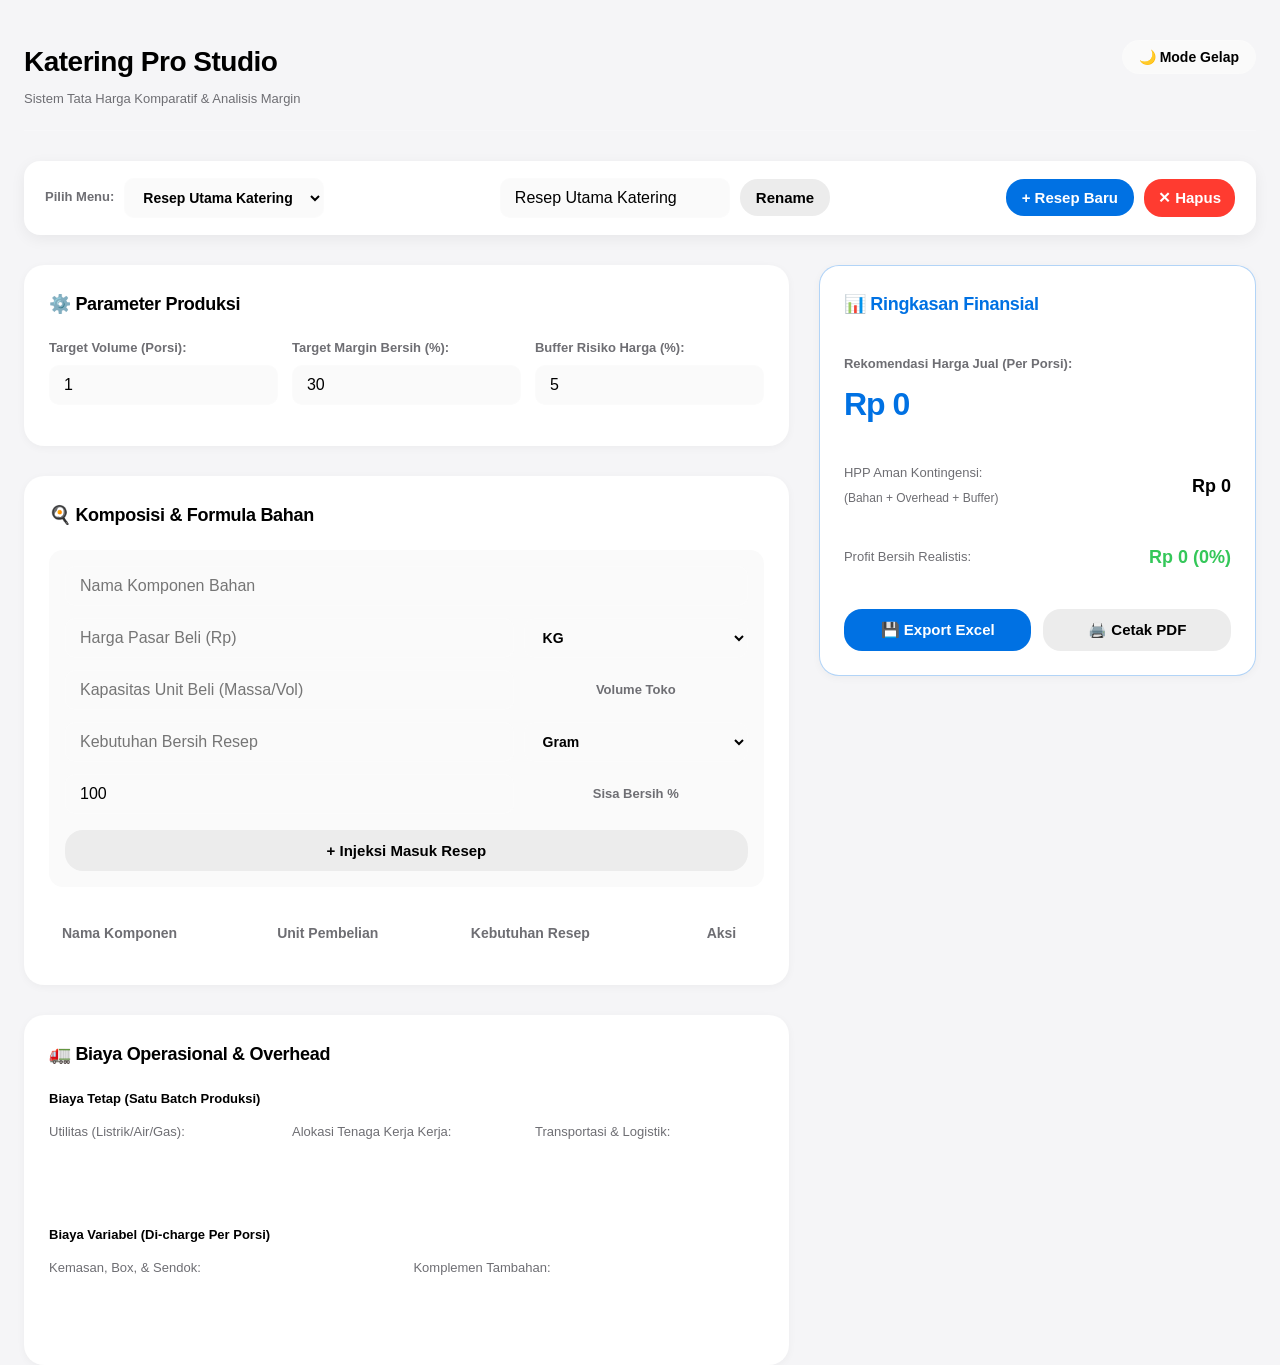
==== index.html @ c462217a "Add files via upload" ====
﻿<!DOCTYPE html>
<html lang="id">
<head>
    <meta charset="UTF-8">
    <meta name="viewport" content="width=device-width, initial-scale=1.0">
    <title>Katering Pro - Pricing Studio</title>
    
    <link rel="stylesheet" href="core.css">
    <link rel="manifest" href="manifest.json">
    <meta name="theme-color" content="#0071e3"> 
    
    <style>
        /* ======================================================================
           MINIMALIST ENTERPRISE LAYOUT & THEME ENGINE (CTO ARCHITECTURE)
           ====================================================================== */
        
        /* DARK MODE VARIABLES INJECTION */
        :root.dark-theme {
            --ios-bg-primary: #000000;
            --ios-bg-secondary: #1c1c1e;
            --ios-bg-tertiary: #2c2c2e;
            --ios-text-primary: #ffffff;
            --ios-text-secondary: #8e8e93;
            --glass-border: rgba(255,255,255,0.1);
            --shadow-sm: 0 2px 8px rgba(0,0,0,0.6);
            --shadow-xs: 0 1px 4px rgba(0,0,0,0.5);
            color-scheme: dark;
        }

        /* ENGINE ANTI-FLASH (Berjalan sebelum DOM selesai) */
        <script>
            const savedTheme = localStorage.getItem('katering-theme');
            const systemDark = window.matchMedia('(prefers-color-scheme: dark)').matches;
            if (savedTheme === 'dark' || (!savedTheme && systemDark)) {
                document.documentElement.classList.add('dark-theme');
            }
        </script>

        body { 
            background-color: var(--ios-bg-primary);
            color: var(--ios-text-primary);
            font-family: -apple-system, BlinkMacSystemFont, "Segoe UI", Roboto, Helvetica, Arial, sans-serif;
            padding-bottom: 40px; 
            margin: 0;
            transition: background-color 0.3s ease, color 0.3s ease;
        }
        
        header { 
            display: flex;
            justify-content: space-between;
            align-items: flex-start;
            padding: 40px 0 20px 0;
            border-bottom: 1px solid var(--glass-border);
            margin-bottom: 30px;
        }
        
        main { 
            max-width: 1280px; 
            margin: 0 auto; 
            padding: 0 24px; 
        }

        /* THEME TOGGLE BUTTON */
        .theme-toggle {
            background: var(--ios-bg-tertiary);
            border: 1px solid var(--glass-border);
            color: var(--ios-text-primary);
            padding: 8px 16px;
            border-radius: 20px;
            cursor: pointer;
            font-weight: 600;
            font-size: 14px;
            display: flex;
            align-items: center;
            gap: 6px;
            transition: all 0.2s ease;
        }
        .theme-toggle:hover {
            opacity: 0.8;
            border-color: var(--ios-accent);
        }

        /* MANAGED MULTI-RECIPE TOOLBAR */
        .recipe-control-bar { 
            background: var(--ios-bg-secondary); 
            padding: 16px 20px; 
            border-radius: 16px; 
            margin-bottom: 30px; 
            box-shadow: var(--shadow-sm);
            display: flex; 
            flex-wrap: wrap; 
            gap: 16px; 
            align-items: center; 
            justify-content: space-between;
            border: 1px solid var(--glass-border);
            transition: all 0.3s ease;
        }
        
        .flex-cluster { 
            display: flex; 
            gap: 10px; 
            align-items: center; 
        }
        
        .select-ios { 
            padding: 10px 14px; 
            border-radius: 10px; 
            border: 1px solid var(--glass-border); 
            background: var(--ios-bg-tertiary); 
            font-weight: 600;
            font-size: 14px;
            color: var(--ios-text-primary);
            outline: none;
            cursor: pointer;
            transition: all 0.2s ease;
        }
        .select-ios:focus {
            border-color: var(--ios-accent);
        }

        /* ASYMMETRIC APP WORKSPACE (16:9 STRATEGY) */
        .app-workspace {
            display: grid;
            grid-template-columns: 1.4fr 0.8fr;
            gap: 30px;
            align-items: start;
        }

        .left-data-track {
            display: flex;
            flex-direction: column;
            gap: 30px;
        }

        .right-dashboard-track {
            position: sticky;
            top: 30px;
        }

        /* RE-ARCHITECTED ELEMENTS */
        .card {
            background: var(--ios-bg-secondary);
            border-radius: 20px;
            padding: 24px;
            box-shadow: var(--shadow-xs);
            border: 1px solid var(--glass-border);
            transition: all 0.3s ease;
        }

        .card-title {
            font-size: 18px;
            font-weight: 700;
            letter-spacing: -0.3px;
            margin-top: 0;
            margin-bottom: 20px;
            color: var(--ios-text-primary);
            display: flex;
            align-items: center;
            gap: 8px;
        }

        .form-group { 
            display: flex; 
            flex-direction: column; 
            gap: 6px; 
            margin-bottom: 16px; 
        }
        
        .form-bahan { 
            display: flex;
            flex-direction: column;
            gap: 12px; 
            margin-bottom: 20px; 
            background: var(--ios-bg-tertiary);
            padding: 16px;
            border-radius: 14px;
            transition: all 0.3s ease;
        }

        .input-row-grid {
            display: grid;
            grid-template-columns: 2fr 1fr;
            gap: 10px;
        }
        
        /* DATA TABLE RESPONSIVE ENGINE */
        .table-container {
            overflow-x: auto;
            margin-top: 15px;
            border-radius: 12px;
            border: 1px solid var(--glass-border);
        }

        table { 
            width: 100%; 
            border-collapse: collapse; 
            font-size: 14px; 
            background: var(--ios-bg-secondary);
        }
        
        th, td { 
            padding: 14px 12px; 
            text-align: left; 
            border-bottom: 1px solid var(--glass-border); 
        }
        
        th { 
            font-weight: 600; 
            color: var(--ios-text-secondary);
        }

        /* FIX INPUT TEXT WARNA DI DARK MODE */
        input.input {
            background: var(--ios-bg-tertiary);
            color: var(--ios-text-primary);
            border: 1px solid var(--glass-border);
            padding: 10px 14px;
            border-radius: 10px;
            outline: none;
            transition: border-color 0.2s;
        }
        input.input:focus { border-color: var(--ios-accent); }
        
        /* FINANCIAL METRICS DISPLAY */
        .metric-block {
            padding: 16px 0;
            border-bottom: 1px solid var(--glass-border);
        }
        .metric-block:last-of-type {
            border-bottom: none;
        }
        
        .hasil-text { 
            font-size: 32px; 
            font-weight: 800; 
            color: var(--ios-accent); 
            letter-spacing: -1px;
            margin-top: 4px;
        }
        
        .action-btn { 
            border: none; 
            padding: 8px 12px; 
            border-radius: 8px; 
            cursor: pointer; 
            font-size: 13px; 
            font-weight: 600;
            transition: opacity 0.2s;
        }
        .action-btn:hover { opacity: 0.8; }
        .btn-edit { background-color: var(--ios-warning); color: white; margin-right: 4px; }
        .btn-delete { background-color: var(--ios-danger); color: white; }

        /* GRID INPUT SPESIFIK OVERHEAD */
        .overhead-subgrid {
            display: grid;
            grid-template-columns: repeat(auto-fit, minmax(200px, 1fr));
            gap: 14px;
        }
        
        /* RESPONSIVE ENGINE */
        @media (max-width: 992px) {
            .app-workspace { grid-template-columns: 1fr; gap: 24px; }
            .right-dashboard-track { position: static; }
        }

        @media (max-width: 600px) {
            header { flex-direction: column; gap: 15px; padding: 30px 0 15px 0; margin-bottom: 15px; }
            main { padding: 0 16px; }
            .recipe-control-bar { padding: 12px; border-radius: 12px; gap: 10px; }
            .flex-cluster { width: 100%; justify-content: space-between; }
            .flex-cluster input { flex: 1; }
            .card { padding: 16px; border-radius: 16px; }
            .hasil-text { font-size: 26px; }
        }

        /* STYLE PRINT REPORT UTUH */
        @media print {
            body { background: white; color: black; }
            header, .recipe-control-bar, .left-data-track, #btnTambahBahan, .btn, .action-btn, .form-bahan, .theme-toggle {
                display: none !important;
            }
            .right-dashboard-track { position: static; width: 100% !important; }
            .card { border: none !important; box-shadow: none !important; padding: 0 !important; background: white !important; }
            .print-report-view { display: block !important; }
            table { width: 100% !important; border: 1px solid #000; margin-top: 15px; background: white !important;}
            th, td { border: 1px solid #000 !important; padding: 8px !important; color: black !important; }
        }
        .print-report-view { display: none; }
    </style>
</head>
<body>

    <main>
        <header>
            <div>
                <h1 class="h1" style="margin: 0 0 4px 0; font-size: 28px; font-weight: 800; letter-spacing: -0.5px;">Katering Pro Studio</h1>
                <p class="caption" style="margin: 0; color: var(--ios-text-secondary);">Sistem Tata Harga Komparatif & Analisis Margin</p>
            </div>
            <button class="theme-toggle" onclick="toggleThemeCore()" id="btnThemeToggle">
                🌙 Mode Gelap
            </button>
        </header>

        <div class="recipe-control-bar" id="recipeBar">
            <div class="flex-cluster">
                <span class="caption" style="font-weight: 700; color: var(--ios-text-secondary);">Pilih Menu:</span>
                <select id="recipeSelector" class="select-ios" onchange="switchRecipeUI()"></select>
            </div>
            <div class="flex-cluster">
                <input type="text" id="recipeNameInput" class="input" placeholder="Ganti nama resep" style="margin-bottom: 0;">
                <button class="btn btn-secondary tap" onclick="renameRecipeUI()" style="padding: 10px 16px;">Rename</button>
            </div>
            <div class="flex-cluster">
                <button class="btn btn-primary tap" onclick="createNewRecipeUI()" style="padding: 10px 16px;">+ Resep Baru</button>
                <button class="btn tap" style="background: var(--ios-danger); color:white; padding: 10px 14px;" onclick="deleteRecipeUI()">✕ Hapus</button>
            </div>
        </div>

        <div class="app-workspace">
            
            <div class="left-data-track">
                <section id="konfigurasi" class="card">
                    <h2 class="card-title">⚙️ Parameter Produksi</h2>
                    <div class="overhead-subgrid">
                        <div class="form-group">
                            <label class="caption" style="font-weight: 600;">Target Volume (Porsi):</label>
                            <input type="number" class="input" id="inputPorsi" value="1" min="1" oninput="updateConfigLive()">
                        </div>
                        <div class="form-group">
                            <label class="caption" style="font-weight: 600;">Target Margin Bersih (%):</label>
                            <input type="number" class="input" id="inputMargin" value="30" min="0" oninput="updateConfigLive()">
                        </div>
                        <div class="form-group">
                            <label class="caption" style="font-weight: 600;">Buffer Risiko Harga (%):</label>
                            <input type="number" class="input" id="inputBuffer" value="5" min="0" oninput="updateConfigLive()">
                        </div>
                    </div>
                </section>

                <section id="bahan-baku" class="card">
                    <h2 class="card-title">🍳 Komposisi & Formula Bahan</h2>
                    <div class="form-bahan">
                        <div class="form-group" style="margin-bottom: 0;">
                            <input type="text" class="input" id="namaBahan" placeholder="Nama Komponen Bahan">
                        </div>
                        <div class="input-row-grid">
                            <input type="number" class="input" id="hargaBeli" placeholder="Harga Pasar Beli (Rp)" style="margin-bottom: 0;">
                            <select id="satuanBeli" class="select-ios">
                                <option value="kg">KG</option>
                                <option value="gr">Gram</option>
                                <option value="l">Liter</option>
                                <option value="ml">ML</option>
                                <option value="pcs">Pcs</option>
                            </select>
                        </div>
                        <div class="input-row-grid">
                            <input type="number" class="input" id="beratBeli" placeholder="Kapasitas Unit Beli (Massa/Vol)" style="margin-bottom: 0;">
                            <span class="caption" style="align-self: center; font-weight: 700; text-align: center; color: var(--ios-text-secondary);">Volume Toko</span>
                        </div>
                        <div class="input-row-grid">
                            <input type="number" class="input" id="beratDipakai" placeholder="Kebutuhan Bersih Resep" style="margin-bottom: 0;">
                            <select id="satuanPakai" class="select-ios">
                                <option value="gr">Gram</option>
                                <option value="kg">KG</option>
                                <option value="ml">ML</option>
                                <option value="l">Liter</option>
                                <option value="pcs">Pcs</option>
                            </select>
                        </div>
                        <div class="input-row-grid">
                            <input type="number" class="input" id="yieldBahan" placeholder="Yield Faktor (%)" value="100" style="margin-bottom: 0;">
                            <span class="caption" style="align-self: center; font-weight: 700; text-align: center; color: var(--ios-text-secondary);">Sisa Bersih %</span>
                        </div>
                        <button class="btn btn-secondary tap" onclick="tambahBahanUI()" id="btnTambahBahan" style="padding: 12px; font-weight: 700; margin-top: 4px;">+ Injeksi Masuk Resep</button>
                    </div>
                    
                    <div class="table-container">
                        <table>
                            <thead>
                                <tr>
                                    <th>Nama Komponen</th>
                                    <th>Unit Pembelian</th>
                                    <th>Kebutuhan Resep</th>
                                    <th style="text-align: center;">Aksi</th>
                                </tr>
                            </thead>
                            <tbody id="listBahanBody"></tbody>
                        </table>
                    </div>
                </section>

                <section id="overhead" class="card">
                    <h2 class="card-title">🚛 Biaya Operasional & Overhead</h2>
                    <div style="margin-bottom: 20px;">
                        <p class="caption" style="font-weight: 700; color: var(--ios-text-primary); margin-bottom: 12px;">Biaya Tetap (Satu Batch Produksi)</p>
                        <div class="overhead-subgrid">
                            <div class="form-group">
                                <label class="caption">Utilitas (Listrik/Air/Gas):</label>
                                <input type="number" class="input" id="ovhListrik" oninput="updateOverheadLive()">
                            </div>
                            <div class="form-group">
                                <label class="caption">Alokasi Tenaga Kerja Kerja:</label>
                                <input type="number" class="input" id="ovhTenaga" oninput="updateOverheadLive()">
                            </div>
                            <div class="form-group">
                                <label class="caption">Transportasi & Logistik:</label>
                                <input type="number" class="input" id="ovhTransport" oninput="updateOverheadLive()">
                            </div>
                        </div>
                    </div>
                    <div>
                        <p class="caption" style="font-weight: 700; color: var(--ios-text-primary); margin-bottom: 12px;">Biaya Variabel (Di-charge Per Porsi)</p>
                        <div class="overhead-subgrid">
                            <div class="form-group">
                                <label class="caption">Kemasan, Box, & Sendok:</label>
                                <input type="number" class="input" id="ovhKemasan" oninput="updateOverheadLive()">
                            </div>
                            <div class="form-group">
                                <label class="caption">Komplemen Tambahan:</label>
                                <input type="number" class="input" id="ovhLain" oninput="updateOverheadLive()">
                            </div>
                        </div>
                    </div>
                </section>
                
            </div>

            <div class="right-dashboard-track">
                <section id="dashboard-hasil" class="card" style="border: 1px solid rgba(0, 113, 227, 0.3);">
                    <h2 class="card-title" style="color: var(--ios-accent);">📊 Ringkasan Finansial</h2>
                    <div class="metric-block">
                        <p class="caption" style="margin: 0; font-weight: 600;">Rekomendasi Harga Jual (Per Porsi):</p>
                        <div id="hasilHargaJual" class="hasil-text">Rp 0</div>
                    </div>
                    <div class="metric-block" style="display: flex; justify-content: space-between; align-items: center;">
                        <div>
                            <p class="caption" style="margin: 0;">HPP Aman Kontingensi:</p>
                            <span style="font-size: 12px; color: var(--ios-text-secondary);">(Bahan + Overhead + Buffer)</span>
                        </div>
                        <div id="hasilHPPAman" style="font-size: 18px; font-weight: 700; color: var(--ios-text-primary);">Rp 0</div>
                    </div>
                    <div class="metric-block" style="display: flex; justify-content: space-between; align-items: center;">
                        <p class="caption" style="margin: 0;">Profit Bersih Realistis:</p>
                        <div id="hasilProfit" style="font-size: 18px; font-weight: 700; color: var(--ios-success);">Rp 0</div>
                    </div>
                    <div style="display: grid; grid-template-columns: 1fr 1fr; gap: 12px; margin-top: 20px;">
                        <button class="btn btn-primary tap" onclick="AppController.exportKeExcel()" style="padding: 12px; font-weight: 600;">💾 Export Excel</button>
                        <button class="btn btn-secondary tap" onclick="triggerPDFPrint()" style="padding: 12px; font-weight: 600;">🖨️ Cetak PDF</button>
                    </div>

                    <div class="print-report-view">
                        <hr style="border: 1px dashed #000; margin: 30px 0 20px 0;">
                        <h2 style="font-size: 20px; font-weight: 800; margin: 0 0 4px 0;">LAPORAN REKOMENDASI PRICING</h2>
                        <p id="pName" style="margin: 4px 0; font-weight: 600;"></p>
                        <p id="pTarget" style="margin: 4px 0; color: #333;"></p>
                        <table>
                            <thead>
                                <tr>
                                    <th>Komponen Baku</th>
                                    <th>Kebutuhan Bersih</th>
                                    <th>Subtotal Cost</th>
                                </tr>
                            </thead>
                            <tbody id="printTableBody"></tbody>
                        </table>
                    </div>
                </section>
            </div>
            
        </div>
    </main>

    <script src="script.js"></script>
    
    <script>
        function updateThemeButtonUI() {
            const isDark = document.documentElement.classList.contains('dark-theme');
            document.getElementById('btnThemeToggle').innerHTML = isDark ? '☀️ Mode Terang' : '🌙 Mode Gelap';
        }

        function toggleThemeCore() {
            const isDark = document.documentElement.classList.toggle('dark-theme');
            localStorage.setItem('katering-theme', isDark ? 'dark' : 'light');
            updateThemeButtonUI();
        }

        // Initialize button text on DOM Load
        window.addEventListener('DOMContentLoaded', updateThemeButtonUI);
    </script>

    <script>
        function updateConfigLive() {
            AppController.updateKonfigurasi('targetPorsi', document.getElementById('inputPorsi').value);
            AppController.updateKonfigurasi('margin', document.getElementById('inputMargin').value);
            AppController.updateKonfigurasi('buffer', document.getElementById('inputBuffer').value);
            renderHasil();
        }

        function updateOverheadLive() {
            AppController.updateOverhead('tetap', 'listrikGas', document.getElementById('ovhListrik').value);
            AppController.updateOverhead('tetap', 'tenagaKerja', document.getElementById('ovhTenaga').value);
            AppController.updateOverhead('tetap', 'transport', document.getElementById('ovhTransport').value);
            AppController.updateOverhead('variabel', 'kemasan', document.getElementById('ovhKemasan').value);
            AppController.updateOverhead('variabel', 'lainLain', document.getElementById('ovhLain').value);
            renderHasil();
        }

        function syncRecipeSelectors() {
            const selector = document.getElementById('recipeSelector');
            selector.innerHTML = '';
            AppState.recipes.forEach(r => {
                const opt = document.createElement('option');
                opt.value = r.id;
                opt.innerText = r.namaResep;
                if(r.id === AppState.currentRecipeId) opt.selected = true;
                selector.appendChild(opt);
            });
            const active = CateringEngine.getLiveRecipe();
            document.getElementById('recipeNameInput').value = active.namaResep;
        }

        async function switchRecipeUI() {
            const id = document.getElementById('recipeSelector').value;
            await AppController.pindahResep(id);
            loadActiveRecipeToForm();
        }

        async function createNewRecipeUI() {
            const nama = prompt("Masukkan Nama Menu/Resep Baru:");
            if(!nama) return;
            await AppController.tambahResepBaru(nama);
            loadActiveRecipeToForm();
        }

        async function renameRecipeUI() {
            const nama = document.getElementById('recipeNameInput').value;
            if(!nama) return alert("Nama resep tidak boleh kosong!");
            await AppController.ubahNamaResepAktif(nama);
            syncRecipeSelectors();
        }

        async function deleteRecipeUI() {
            if(confirm("Yakin ingin menghapus seluruh data resep ini? Data tidak bisa dikembalikan.")) {
                await AppController.hapusResepAktif();
                loadActiveRecipeToForm();
            }
        }

        function loadActiveRecipeToForm() {
            const r = CateringEngine.getLiveRecipe();
            
            document.getElementById('inputPorsi').value = r.konfigurasi.targetPorsi;
            document.getElementById('inputMargin').value = r.konfigurasi.margin;
            document.getElementById('inputBuffer').value = r.konfigurasi.buffer;
            
            document.getElementById('ovhListrik').value = r.overhead.tetap.listrikGas;
            document.getElementById('ovhTenaga').value = r.overhead.tetap.tenagaKerja;
            document.getElementById('ovhTransport').value = r.overhead.tetap.transport;
            document.getElementById('ovhKemasan').value = r.overhead.variabel.kemasan;
            document.getElementById('ovhLain').value = r.overhead.variabel.lainLain;

            syncRecipeSelectors();
            renderTabelBahan();
            renderHasil();
        }

        function renderTabelBahan() {
            const tbody = document.getElementById('listBahanBody');
            tbody.innerHTML = '';
            const r = CateringEngine.getLiveRecipe();

            r.bahanBaku.forEach(item => {
                const subtotal = CateringEngine.hitungSubtotalBahan(item);
                const tr = document.createElement('tr');
                tr.innerHTML = `
                    <td><strong>${item.nama}</strong><br><span style="font-size:12px; color:var(--ios-accent); font-weight:600;">Cost: ${Utils.formatRupiah(subtotal)}</span></td>
                    <td class="caption">${Utils.formatRupiah(item.hargaBeli)}<br>/ ${item.beratBeli} ${item.satuanBeli.toUpperCase()}</td>
                    <td class="caption">${item.beratDipakai} ${item.satuanPakai.toUpperCase()}<br>Yield ${item.yieldFactor}%</td>
                    <td style="text-align:center; vertical-align:middle;">
                        <button onclick="editBahanUI('${item.id}')" class="action-btn btn-edit tap">✎</button>
                        <button onclick="hapusBahanUI('${item.id}')" class="action-btn btn-delete tap">✕</button>
                    </td>
                `;
                tbody.appendChild(tr);
            });
        }

        async function tambahBahanUI() {
            const nama = document.getElementById('namaBahan').value;
            const hrg = document.getElementById('hargaBeli').value;
            const beratBeli = document.getElementById('beratBeli').value;
            const satBeli = document.getElementById('satuanBeli').value;
            const beratPakai = document.getElementById('beratDipakai').value;
            const satPakai = document.getElementById('satuanPakai').value;
            const yld = document.getElementById('yieldBahan').value;

            if(!nama || hrg <= 0 || beratBeli <= 0 || beratPakai <= 0) return alert("Lengkapi data form secara valid!");

            await AppController.tambahBahanBaku(nama, hrg, beratBeli, satBeli, beratPakai, satPakai, yld);
            
            document.getElementById('namaBahan').value = '';
            document.getElementById('hargaBeli').value = '';
            document.getElementById('beratBeli').value = '';
            document.getElementById('beratDipakai').value = '';
            document.getElementById('yieldBahan').value = '100';

            renderTabelBahan();
            renderHasil();
        }

        async function hapusBahanUI(id) {
            await AppController.hapusBahanBaku(id);
            renderTabelBahan();
            renderHasil();
        }

        async function editBahanUI(id) {
            const r = CateringEngine.getLiveRecipe();
            const item = r.bahanBaku.find(b => b.id === id);
            if(!item) return;

            document.getElementById('namaBahan').value = item.nama;
            document.getElementById('hargaBeli').value = item.hargaBeli;
            document.getElementById('beratBeli').value = item.beratBeli;
            document.getElementById('satuanBeli').value = item.satuanBeli;
            document.getElementById('beratDipakai').value = item.beratDipakai;
            document.getElementById('satuanPakai').value = item.satuanPakai;
            document.getElementById('yieldBahan').value = item.yieldFactor;

            await AppController.hapusBahanBaku(id);
            renderTabelBahan();
            renderHasil();
            document.getElementById('namaBahan').focus();
        }

        function renderHasil() {
            const hasil = CateringEngine.kalkulasiTotal();
            document.getElementById('hasilHargaJual').innerText = Utils.formatRupiah(hasil.hargaJualFinal);
            document.getElementById('hasilHPPAman').innerText = Utils.formatRupiah(hasil.hppAmanPerPorsi);
            document.getElementById('hasilProfit').innerText = Utils.formatRupiah(hasil.profitPerPorsi) + " (" + hasil.persentaseProfitReal + "%)";
        }

        function triggerPDFPrint() {
            const r = CateringEngine.getLiveRecipe();
            document.getElementById('pName').innerText = `Menu Resep: ${r.namaResep}`;
            document.getElementById('pTarget').innerText = `Target Produksi Batch: ${r.konfigurasi.targetPorsi} Porsi`;
            
            const printTbody = document.getElementById('printTableBody');
            printTbody.innerHTML = '';
            r.bahanBaku.forEach(b => {
                const tr = document.createElement('tr');
                tr.innerHTML = `
                    <td><b>${b.nama}</b></td>
                    <td>${b.beratDipakai} ${b.satuanPakai.toUpperCase()} (Yield ${b.yieldFactor}%)</td>
                    <td>${Utils.formatRupiah(CateringEngine.hitungSubtotalBahan(b))}</td>
                `;
                printTbody.appendChild(tr);
            });
            window.print();
        }

        window.onload = async function() {
            await AppController.init();
            loadActiveRecipeToForm();
        };
    </script>
    <script>
        if ('serviceWorker' in navigator) {
            window.addEventListener('load', () => {
                navigator.serviceWorker.register('/sw.js')
                    .then(reg => console.log('Service Worker Standby. Mode Offline Aktif!'))
                    .catch(err => console.error('Service Worker Gagal dimuat.', err));
            });
        }
    </script>
</body>
</html>
---- core.css ----
﻿/* =========================================================
   CORE ENGINE CSS
   Next Generation UI/UX System Architecture
========================================================= */

/* ==========================
   ROOT DESIGN TOKENS
========================== */

:root{

    /* COLORS */

    --ios-bg-primary:#f5f5f7;
    --ios-bg-secondary:#ffffff;
    --ios-bg-tertiary:#fafafa;

    --ios-text-primary:#000000;
    --ios-text-secondary:#6e6e73;
    --ios-text-muted:#9b9b9f;

    --ios-accent:#0071e3;
    --ios-accent-hover:#1a82f0;

    --ios-success:#34c759;
    --ios-warning:#ff9500;
    --ios-danger:#ff3b30;

    /* GLASS */

    --glass-bg:rgba(255,255,255,0.45);
    --glass-border:rgba(255,255,255,0.18);
    --glass-blur:25px;

    /* SHADOW */

    --shadow-xs:0 2px 8px rgba(0,0,0,0.04);
    --shadow-sm:0 4px 15px rgba(0,0,0,0.06);
    --shadow-md:0 8px 24px rgba(0,0,0,0.08);
    --shadow-lg:0 15px 40px rgba(0,0,0,0.12);

    /* BORDER */

    --radius-xs:8px;
    --radius-sm:14px;
    --radius-md:22px;
    --radius-lg:30px;
    --radius-xl:42px;

    /* ANIMATION */

    --speed-fast:120ms;
    --speed-normal:260ms;
    --speed-slow:500ms;

    --ease-fluid:cubic-bezier(0.25,0.8,0.25,1);

}

/* ==========================
   DARK MODE ENGINE
========================== */

[data-theme="dark"]{

    --ios-bg-primary:#000000;
    --ios-bg-secondary:#121212;
    --ios-bg-tertiary:#1a1a1a;

    --ios-text-primary:#ffffff;
    --ios-text-secondary:#b0b0b5;
    --ios-text-muted:#7d7d82;

    --glass-bg:rgba(30,30,30,0.4);

}

/* ==========================
   RESET ENGINE
========================== */

*{
    margin:0;
    padding:0;
    box-sizing:border-box;
    -webkit-tap-highlight-color:transparent;
}

body{

    background:var(--ios-bg-primary);
    color:var(--ios-text-primary);

    font-family:
    Inter,
    SF Pro Display,
    -apple-system,
    BlinkMacSystemFont,
    sans-serif;

    line-height:1.6;
}

/* ==========================
   TYPOGRAPHY ENGINE
========================== */

.h1{
    font-size:48px;
    font-weight:700;
    letter-spacing:-1px;
}

.h2{
    font-size:36px;
    font-weight:650;
}

.h3{
    font-size:28px;
    font-weight:600;
}

.body-large{
    font-size:18px;
}

.body{
    font-size:16px;
}

.caption{
    font-size:13px;
    color:var(--ios-text-secondary);
}

/* ==========================
   GLASSMORPHISM ENGINE
========================== */

.glass{

    background:var(--glass-bg);

    backdrop-filter:
    blur(var(--glass-blur))
    saturate(180%);

    -webkit-backdrop-filter:
    blur(var(--glass-blur))
    saturate(180%);

    border:1px solid var(--glass-border);

    box-shadow:var(--shadow-md);

}

/* ==========================
   CARD SYSTEM
========================== */

.card{

    background:var(--ios-bg-secondary);

    border-radius:var(--radius-md);

    padding:24px;

    box-shadow:var(--shadow-sm);

    transition:all var(--speed-normal) var(--ease-fluid);

}

.card:hover{

    transform:translateY(-3px);

    box-shadow:var(--shadow-lg);

}

/* ==========================
   BUTTON ENGINE
========================== */

.btn{

    border:none;
    cursor:pointer;

    padding:14px 24px;

    border-radius:18px;

    font-size:15px;
    font-weight:600;

    transition:all 220ms ease;

}

.btn-primary{

    background:var(--ios-accent);
    color:white;

}

.btn-primary:hover{

    background:var(--ios-accent-hover);

    transform:scale(0.98);

}

.btn-secondary{

    background:#ececec;

    color:black;

}

.btn-pill{

    border-radius:999px;

}

/* ==========================
   INPUT ENGINE
========================== */

.input{

    width:100%;

    border:none;

    padding:18px;

    font-size:16px;

    border-radius:18px;

    background:rgba(255,255,255,0.7);

    backdrop-filter:blur(10px);

    transition:all .2s ease;

}

.input:focus{

    outline:none;

    box-shadow:0 0 0 3px rgba(0,113,227,.2);

}

/* ==========================
   NAVIGATION SYSTEM
========================== */

.navbar{

    position:fixed;

    top:0;
    left:0;
    right:0;

    height:72px;

    padding:0 24px;

    display:flex;

    align-items:center;
    justify-content:space-between;

    backdrop-filter:blur(30px);

    background:rgba(255,255,255,.65);

    z-index:9999;

}

/* ==========================
   FLOATING ACTION
========================== */

.fab{

    position:fixed;

    right:30px;
    bottom:30px;

    width:65px;
    height:65px;

    border-radius:50%;

    background:var(--ios-accent);

    display:flex;
    align-items:center;
    justify-content:center;

    box-shadow:var(--shadow-lg);

}

/* ==========================
   MODAL SYSTEM
========================== */

.modal{

    position:fixed;
    inset:0;

    display:flex;

    justify-content:center;
    align-items:center;

    background:rgba(0,0,0,.35);

    backdrop-filter:blur(20px);

    opacity:0;
    pointer-events:none;

    transition:all .3s ease;

}

.modal.active{

    opacity:1;
    pointer-events:auto;

}

.modal-content{

    width:500px;

    background:white;

    border-radius:28px;

    padding:35px;

}

/* ==========================
   IOS SWITCH
========================== */

.switch{

    width:54px;
    height:32px;

    background:#d9d9d9;

    border-radius:999px;

    position:relative;

    cursor:pointer;

    transition:.3s;

}

.switch::after{

    content:"";

    width:26px;
    height:26px;

    border-radius:50%;

    background:white;

    position:absolute;

    top:3px;
    left:3px;

    transition:.3s;

}

.switch.active{

    background:#34c759;

}

.switch.active::after{

    left:25px;

}

/* ==========================
   GRID ENGINE
========================== */

.grid{

    display:grid;

    gap:24px;

}

.grid-2{

    grid-template-columns:repeat(2,1fr);

}

.grid-3{

    grid-template-columns:repeat(3,1fr);

}

.grid-4{

    grid-template-columns:repeat(4,1fr);

}

/* ==========================
   SCROLL ENGINE
========================== */

::-webkit-scrollbar{

    width:6px;

}

::-webkit-scrollbar-thumb{

    background:#c2c2c2;

    border-radius:999px;

}

/* ==========================
   LOADING SKELETON
========================== */

.skeleton{

    background:linear-gradient(
        90deg,
        #ececec 25%,
        #f6f6f6 50%,
        #ececec 75%
    );

    background-size:200% 100%;

    animation:skeleton 1.5s infinite;

}

@keyframes skeleton{

    0%{
        background-position:200% 0;
    }

    100%{
        background-position:-200% 0;
    }

}

/* ==========================
   LIQUID MOTION EFFECT
========================== */

.liquid{

    animation:liquidFlow 6s infinite ease-in-out;

}

@keyframes liquidFlow{

    0%{
        transform:translateY(0px);
    }

    50%{
        transform:translateY(-6px);
    }

    100%{
        transform:translateY(0px);
    }

}

/* ==========================
   MICRO INTERACTION
========================== */

.tap{

    transition:transform .15s ease;

}

.tap:active{

    transform:scale(.96);

}

/* ==========================
   NOTIFICATION SYSTEM
========================== */

.toast{

    position:fixed;

    bottom:20px;
    left:50%;

    transform:translateX(-50%);

    padding:18px 28px;

    border-radius:20px;

    background:rgba(20,20,20,.85);

    color:white;

    backdrop-filter:blur(20px);

}

/* ==========================
   IOS TAB BAR
========================== */

.tabbar{

    position:fixed;

    bottom:0;

    left:0;
    right:0;

    height:80px;

    display:flex;

    justify-content:space-around;
    align-items:center;

    backdrop-filter:blur(35px);

    background:rgba(255,255,255,.75);

}

/* ==========================
   RESPONSIVE ENGINE
========================== */

@media(max-width:768px){

    .grid-4,
    .grid-3,
    .grid-2{

        grid-template-columns:1fr;

    }

    .modal-content{

        width:90%;

    }

}

/* ==========================
   IOS DEPTH ENGINE
========================== */

.depth-1{
    box-shadow:0 4px 12px rgba(0,0,0,.05);
}

.depth-2{
    box-shadow:0 8px 20px rgba(0,0,0,.08);
}

.depth-3{
    box-shadow:0 20px 50px rgba(0,0,0,.12);
}

/* ==========================
   BLUR LAYER ENGINE
========================== */

.blur-light{

    backdrop-filter:blur(10px);

}

.blur-medium{

    backdrop-filter:blur(20px);

}

.blur-heavy{

    backdrop-filter:blur(40px);

}
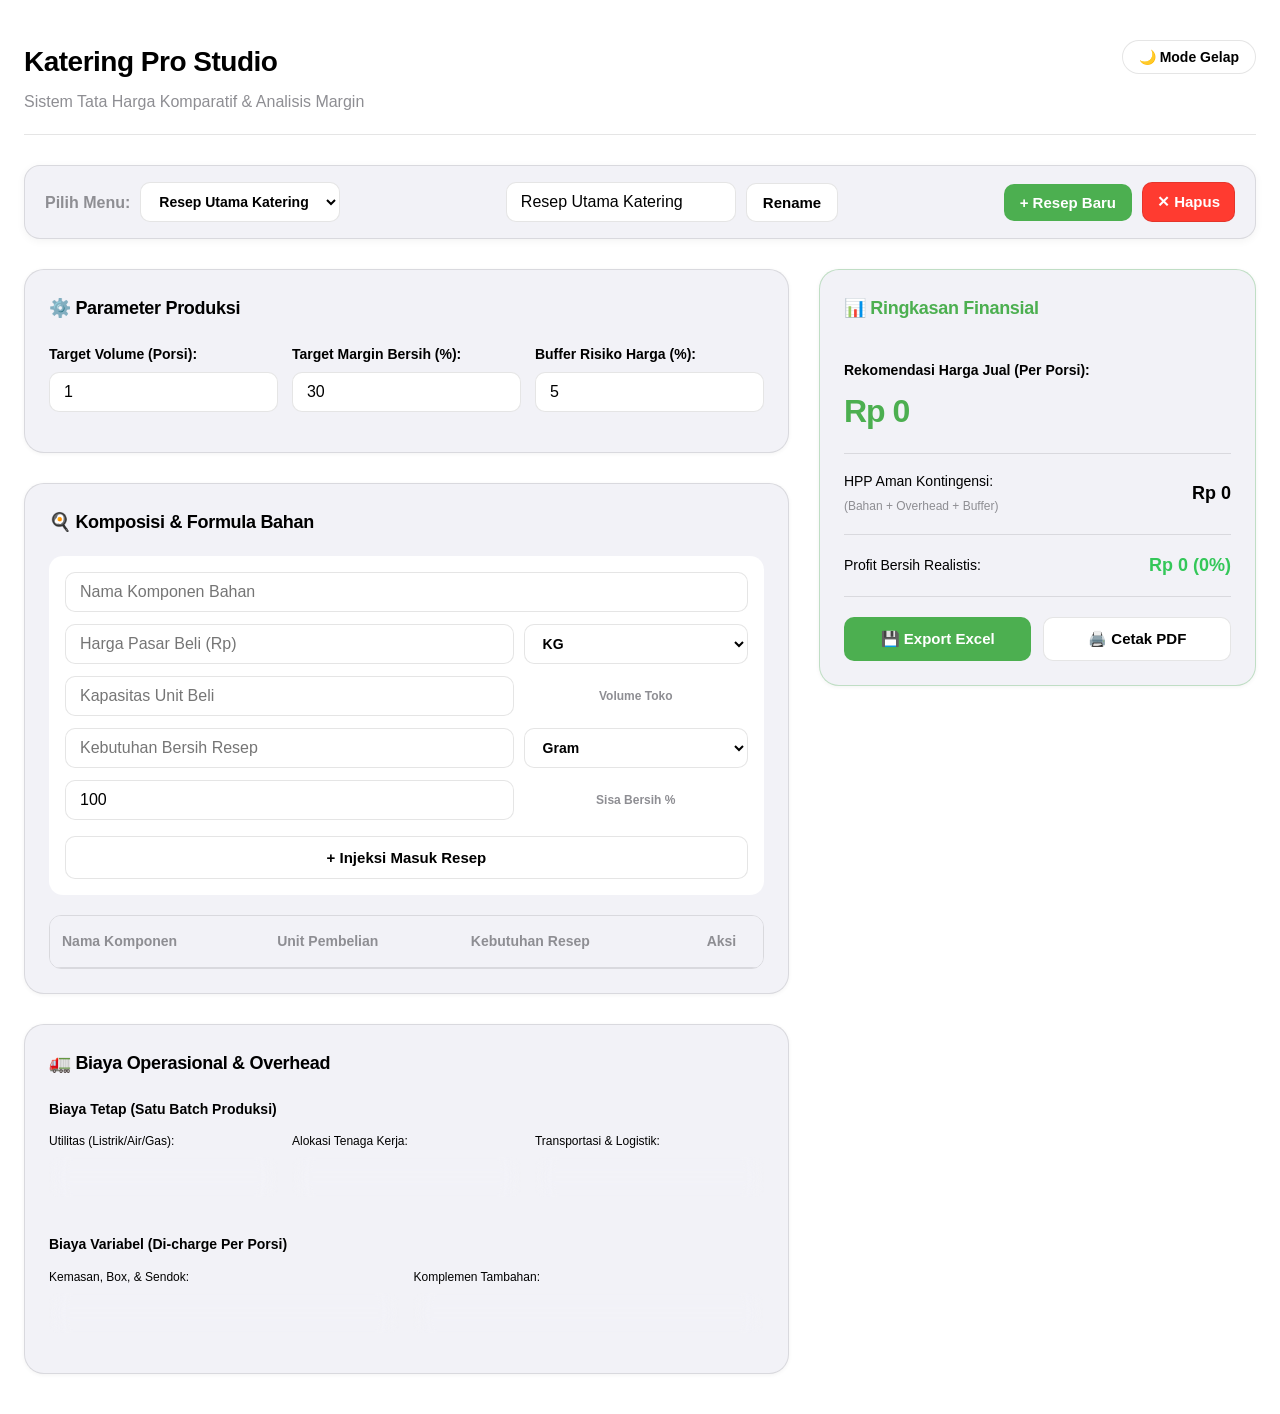
==== commit 2fbd23bf: "Update index.html" ====
--- a/index.html
+++ b/index.html
@@ -1,4 +1,4 @@
-﻿<!DOCTYPE html>
+<!DOCTYPE html>
 <html lang="id">
 <head>
     <meta charset="UTF-8">
@@ -7,13 +7,28 @@
     
     <link rel="stylesheet" href="core.css">
     <link rel="manifest" href="manifest.json">
-    <meta name="theme-color" content="#0071e3"> 
-    
+    <meta name="theme-color" content="#4CAF50"> 
+
     <style>
         /* ======================================================================
-           MINIMALIST ENTERPRISE LAYOUT & THEME ENGINE (CTO ARCHITECTURE)
+           MINIMALIST ENTERPRISE LAYOUT & THEME ENGINE 
            ====================================================================== */
         
+        :root {
+            --ios-bg-primary: #ffffff;
+            --ios-bg-secondary: #f2f2f7;
+            --ios-bg-tertiary: #ffffff;
+            --ios-text-primary: #000000;
+            --ios-text-secondary: #8e8e93;
+            --ios-accent: #4CAF50;
+            --ios-success: #34c759;
+            --ios-warning: #ff9500;
+            --ios-danger: #ff3b30;
+            --glass-border: rgba(0,0,0,0.1);
+            --shadow-sm: 0 2px 8px rgba(0,0,0,0.05);
+            --shadow-xs: 0 1px 4px rgba(0,0,0,0.05);
+        }
+
         /* DARK MODE VARIABLES INJECTION */
         :root.dark-theme {
             --ios-bg-primary: #000000;
@@ -26,15 +41,6 @@
             --shadow-xs: 0 1px 4px rgba(0,0,0,0.5);
             color-scheme: dark;
         }
-
-        /* ENGINE ANTI-FLASH (Berjalan sebelum DOM selesai) */
-        <script>
-            const savedTheme = localStorage.getItem('katering-theme');
-            const systemDark = window.matchMedia('(prefers-color-scheme: dark)').matches;
-            if (savedTheme === 'dark' || (!savedTheme && systemDark)) {
-                document.documentElement.classList.add('dark-theme');
-            }
-        </script>
 
         body { 
             background-color: var(--ios-bg-primary);
@@ -137,7 +143,7 @@
             top: 30px;
         }
 
-        /* RE-ARCHITECTED ELEMENTS */
+        /* CARD ELEMENTS */
         .card {
             background: var(--ios-bg-secondary);
             border-radius: 20px;
@@ -209,7 +215,7 @@
             color: var(--ios-text-secondary);
         }
 
-        /* FIX INPUT TEXT WARNA DI DARK MODE */
+        /* INPUT TEXT COMPONENT */
         input.input {
             background: var(--ios-bg-tertiary);
             color: var(--ios-text-primary);
@@ -238,6 +244,19 @@
             margin-top: 4px;
         }
         
+        /* BUTTONS */
+        .btn {
+            background: var(--ios-bg-tertiary);
+            color: var(--ios-text-primary);
+            border: 1px solid var(--glass-border);
+            padding: 10px 16px;
+            border-radius: 10px;
+            font-weight: 600;
+            cursor: pointer;
+        }
+        .btn-primary { background: var(--ios-accent); color: white; border: none; }
+        .btn-secondary { background: var(--ios-bg-tertiary); border: 1px solid var(--glass-border); }
+
         .action-btn { 
             border: none; 
             padding: 8px 12px; 
@@ -251,7 +270,7 @@
         .btn-edit { background-color: var(--ios-warning); color: white; margin-right: 4px; }
         .btn-delete { background-color: var(--ios-danger); color: white; }
 
-        /* GRID INPUT SPESIFIK OVERHEAD */
+        /* OVERHEAD SUBGRID */
         .overhead-subgrid {
             display: grid;
             grid-template-columns: repeat(auto-fit, minmax(200px, 1fr));
@@ -274,7 +293,7 @@
             .hasil-text { font-size: 26px; }
         }
 
-        /* STYLE PRINT REPORT UTUH */
+        /* PRINT REPORT SYSTEM */
         @media print {
             body { background: white; color: black; }
             header, .recipe-control-bar, .left-data-track, #btnTambahBahan, .btn, .action-btn, .form-bahan, .theme-toggle {
@@ -288,51 +307,64 @@
         }
         .print-report-view { display: none; }
     </style>
+
+    <!-- ANTI-FLASH THEME ENGINE JAVASCRIPT (Ditaruh aman di bawah style) -->
+    <script>
+        const savedTheme = localStorage.getItem('katering-theme');
+        const systemDark = window.matchMedia('(prefers-color-scheme: dark)').matches;
+        if (savedTheme === 'dark' || (!savedTheme && systemDark)) {
+            document.documentElement.classList.add('dark-theme');
+        }
+    </script>
 </head>
 <body>
 
     <main>
+        <!-- TOP NAVIGATION & HEADER WITH DARK MODE TOGGLE -->
         <header>
             <div>
-                <h1 class="h1" style="margin: 0 0 4px 0; font-size: 28px; font-weight: 800; letter-spacing: -0.5px;">Katering Pro Studio</h1>
-                <p class="caption" style="margin: 0; color: var(--ios-text-secondary);">Sistem Tata Harga Komparatif & Analisis Margin</p>
+                <h1 style="margin: 0 0 4px 0; font-size: 28px; font-weight: 800; letter-spacing: -0.5px;">Katering Pro Studio</h1>
+                <p style="margin: 0; color: var(--ios-text-secondary);">Sistem Tata Harga Komparatif & Analisis Margin</p>
             </div>
             <button class="theme-toggle" onclick="toggleThemeCore()" id="btnThemeToggle">
                 🌙 Mode Gelap
             </button>
         </header>
 
+        <!-- TOOLBAR MANAJEMEN MULTI-RESEP -->
         <div class="recipe-control-bar" id="recipeBar">
             <div class="flex-cluster">
-                <span class="caption" style="font-weight: 700; color: var(--ios-text-secondary);">Pilih Menu:</span>
+                <span style="font-weight: 700; color: var(--ios-text-secondary);">Pilih Menu:</span>
                 <select id="recipeSelector" class="select-ios" onchange="switchRecipeUI()"></select>
             </div>
             <div class="flex-cluster">
                 <input type="text" id="recipeNameInput" class="input" placeholder="Ganti nama resep" style="margin-bottom: 0;">
-                <button class="btn btn-secondary tap" onclick="renameRecipeUI()" style="padding: 10px 16px;">Rename</button>
+                <button class="btn btn-secondary" onclick="renameRecipeUI()" style="padding: 10px 16px;">Rename</button>
             </div>
             <div class="flex-cluster">
-                <button class="btn btn-primary tap" onclick="createNewRecipeUI()" style="padding: 10px 16px;">+ Resep Baru</button>
-                <button class="btn tap" style="background: var(--ios-danger); color:white; padding: 10px 14px;" onclick="deleteRecipeUI()">✕ Hapus</button>
+                <button class="btn btn-primary" onclick="createNewRecipeUI()" style="padding: 10px 16px;">+ Resep Baru</button>
+                <button class="btn" style="background: var(--ios-danger); color:white; padding: 10px 14px;" onclick="deleteRecipeUI()">✕ Hapus</button>
             </div>
         </div>
 
+        <!-- TWO-TRACK APP WORKSPACE -->
         <div class="app-workspace">
             
+            <!-- TRACK KIRI: MANAGEMENT DATA INPUT -->
             <div class="left-data-track">
                 <section id="konfigurasi" class="card">
                     <h2 class="card-title">⚙️ Parameter Produksi</h2>
                     <div class="overhead-subgrid">
                         <div class="form-group">
-                            <label class="caption" style="font-weight: 600;">Target Volume (Porsi):</label>
+                            <label style="font-weight: 600; font-size: 14px;">Target Volume (Porsi):</label>
                             <input type="number" class="input" id="inputPorsi" value="1" min="1" oninput="updateConfigLive()">
                         </div>
                         <div class="form-group">
-                            <label class="caption" style="font-weight: 600;">Target Margin Bersih (%):</label>
+                            <label style="font-weight: 600; font-size: 14px;">Target Margin Bersih (%):</label>
                             <input type="number" class="input" id="inputMargin" value="30" min="0" oninput="updateConfigLive()">
                         </div>
                         <div class="form-group">
-                            <label class="caption" style="font-weight: 600;">Buffer Risiko Harga (%):</label>
+                            <label style="font-weight: 600; font-size: 14px;">Buffer Risiko Harga (%):</label>
                             <input type="number" class="input" id="inputBuffer" value="5" min="0" oninput="updateConfigLive()">
                         </div>
                     </div>
@@ -345,7 +377,7 @@
                             <input type="text" class="input" id="namaBahan" placeholder="Nama Komponen Bahan">
                         </div>
                         <div class="input-row-grid">
-                            <input type="number" class="input" id="hargaBeli" placeholder="Harga Pasar Beli (Rp)" style="margin-bottom: 0;">
+                            <input type="number" class="input" id="hargaBeli" placeholder="Harga Pasar Beli (Rp)">
                             <select id="satuanBeli" class="select-ios">
                                 <option value="kg">KG</option>
                                 <option value="gr">Gram</option>
@@ -355,11 +387,11 @@
                             </select>
                         </div>
                         <div class="input-row-grid">
-                            <input type="number" class="input" id="beratBeli" placeholder="Kapasitas Unit Beli (Massa/Vol)" style="margin-bottom: 0;">
-                            <span class="caption" style="align-self: center; font-weight: 700; text-align: center; color: var(--ios-text-secondary);">Volume Toko</span>
+                            <input type="number" class="input" id="beratBeli" placeholder="Kapasitas Unit Beli">
+                            <span style="align-self: center; font-weight: 700; text-align: center; color: var(--ios-text-secondary); font-size: 12px;">Volume Toko</span>
                         </div>
                         <div class="input-row-grid">
-                            <input type="number" class="input" id="beratDipakai" placeholder="Kebutuhan Bersih Resep" style="margin-bottom: 0;">
+                            <input type="number" class="input" id="beratDipakai" placeholder="Kebutuhan Bersih Resep">
                             <select id="satuanPakai" class="select-ios">
                                 <option value="gr">Gram</option>
                                 <option value="kg">KG</option>
@@ -369,10 +401,10 @@
                             </select>
                         </div>
                         <div class="input-row-grid">
-                            <input type="number" class="input" id="yieldBahan" placeholder="Yield Faktor (%)" value="100" style="margin-bottom: 0;">
-                            <span class="caption" style="align-self: center; font-weight: 700; text-align: center; color: var(--ios-text-secondary);">Sisa Bersih %</span>
-                        </div>
-                        <button class="btn btn-secondary tap" onclick="tambahBahanUI()" id="btnTambahBahan" style="padding: 12px; font-weight: 700; margin-top: 4px;">+ Injeksi Masuk Resep</button>
+                            <input type="number" class="input" id="yieldBahan" placeholder="Yield Faktor (%)" value="100">
+                            <span style="align-self: center; font-weight: 700; text-align: center; color: var(--ios-text-secondary); font-size: 12px;">Sisa Bersih %</span>
+                        </div>
+                        <button class="btn btn-secondary" onclick="tambahBahanUI()" id="btnTambahBahan" style="padding: 12px; font-weight: 700; margin-top: 4px;">+ Injeksi Masuk Resep</button>
                     </div>
                     
                     <div class="table-container">
@@ -393,31 +425,31 @@
                 <section id="overhead" class="card">
                     <h2 class="card-title">🚛 Biaya Operasional & Overhead</h2>
                     <div style="margin-bottom: 20px;">
-                        <p class="caption" style="font-weight: 700; color: var(--ios-text-primary); margin-bottom: 12px;">Biaya Tetap (Satu Batch Produksi)</p>
+                        <p style="font-weight: 700; color: var(--ios-text-primary); margin-bottom: 12px; font-size: 14px;">Biaya Tetap (Satu Batch Produksi)</p>
                         <div class="overhead-subgrid">
                             <div class="form-group">
-                                <label class="caption">Utilitas (Listrik/Air/Gas):</label>
+                                <label style="font-size: 12px;">Utilitas (Listrik/Air/Gas):</label>
                                 <input type="number" class="input" id="ovhListrik" oninput="updateOverheadLive()">
                             </div>
                             <div class="form-group">
-                                <label class="caption">Alokasi Tenaga Kerja Kerja:</label>
+                                <label style="font-size: 12px;">Alokasi Tenaga Kerja:</label>
                                 <input type="number" class="input" id="ovhTenaga" oninput="updateOverheadLive()">
                             </div>
                             <div class="form-group">
-                                <label class="caption">Transportasi & Logistik:</label>
+                                <label style="font-size: 12px;">Transportasi & Logistik:</label>
                                 <input type="number" class="input" id="ovhTransport" oninput="updateOverheadLive()">
                             </div>
                         </div>
                     </div>
                     <div>
-                        <p class="caption" style="font-weight: 700; color: var(--ios-text-primary); margin-bottom: 12px;">Biaya Variabel (Di-charge Per Porsi)</p>
+                        <p style="font-weight: 700; color: var(--ios-text-primary); margin-bottom: 12px; font-size: 14px;">Biaya Variabel (Di-charge Per Porsi)</p>
                         <div class="overhead-subgrid">
                             <div class="form-group">
-                                <label class="caption">Kemasan, Box, & Sendok:</label>
+                                <label style="font-size: 12px;">Kemasan, Box, & Sendok:</label>
                                 <input type="number" class="input" id="ovhKemasan" oninput="updateOverheadLive()">
                             </div>
                             <div class="form-group">
-                                <label class="caption">Komplemen Tambahan:</label>
+                                <label style="font-size: 12px;">Komplemen Tambahan:</label>
                                 <input type="number" class="input" id="ovhLain" oninput="updateOverheadLive()">
                             </div>
                         </div>
@@ -426,27 +458,28 @@
                 
             </div>
 
+            <!-- TRACK KANAN: STICKY LIVE FINANCIAL SUMMARY ENGINE -->
             <div class="right-dashboard-track">
-                <section id="dashboard-hasil" class="card" style="border: 1px solid rgba(0, 113, 227, 0.3);">
+                <section id="dashboard-hasil" class="card" style="border: 1px solid rgba(76, 175, 80, 0.3);">
                     <h2 class="card-title" style="color: var(--ios-accent);">📊 Ringkasan Finansial</h2>
                     <div class="metric-block">
-                        <p class="caption" style="margin: 0; font-weight: 600;">Rekomendasi Harga Jual (Per Porsi):</p>
+                        <p style="margin: 0; font-weight: 600; font-size: 14px;">Rekomendasi Harga Jual (Per Porsi):</p>
                         <div id="hasilHargaJual" class="hasil-text">Rp 0</div>
                     </div>
                     <div class="metric-block" style="display: flex; justify-content: space-between; align-items: center;">
                         <div>
-                            <p class="caption" style="margin: 0;">HPP Aman Kontingensi:</p>
+                            <p style="margin: 0; font-size: 14px;">HPP Aman Kontingensi:</p>
                             <span style="font-size: 12px; color: var(--ios-text-secondary);">(Bahan + Overhead + Buffer)</span>
                         </div>
                         <div id="hasilHPPAman" style="font-size: 18px; font-weight: 700; color: var(--ios-text-primary);">Rp 0</div>
                     </div>
                     <div class="metric-block" style="display: flex; justify-content: space-between; align-items: center;">
-                        <p class="caption" style="margin: 0;">Profit Bersih Realistis:</p>
+                        <p style="margin: 0; font-size: 14px;">Profit Bersih Realistis:</p>
                         <div id="hasilProfit" style="font-size: 18px; font-weight: 700; color: var(--ios-success);">Rp 0</div>
                     </div>
                     <div style="display: grid; grid-template-columns: 1fr 1fr; gap: 12px; margin-top: 20px;">
-                        <button class="btn btn-primary tap" onclick="AppController.exportKeExcel()" style="padding: 12px; font-weight: 600;">💾 Export Excel</button>
-                        <button class="btn btn-secondary tap" onclick="triggerPDFPrint()" style="padding: 12px; font-weight: 600;">🖨️ Cetak PDF</button>
+                        <button class="btn btn-primary" onclick="AppController.exportKeExcel()" style="padding: 12px; font-weight: 600;">💾 Export Excel</button>
+                        <button class="btn btn-secondary" onclick="triggerPDFPrint()" style="padding: 12px; font-weight: 600;">🖨️ Cetak PDF</button>
                     </div>
 
                     <div class="print-report-view">
@@ -471,8 +504,10 @@
         </div>
     </main>
 
+    <!-- LOGIKA JAVASCRIPT APLIKASI -->
     <script src="script.js"></script>
     
+    <!-- THEME TOGGLE LOGIC -->
     <script>
         function updateThemeButtonUI() {
             const isDark = document.documentElement.classList.contains('dark-theme');
@@ -485,10 +520,10 @@
             updateThemeButtonUI();
         }
 
-        // Initialize button text on DOM Load
         window.addEventListener('DOMContentLoaded', updateThemeButtonUI);
     </script>
 
+    <!-- LIVE CONFIG & ENGINE SYNC -->
     <script>
         function updateConfigLive() {
             AppController.updateKonfigurasi('targetPorsi', document.getElementById('inputPorsi').value);
@@ -508,6 +543,7 @@
 
         function syncRecipeSelectors() {
             const selector = document.getElementById('recipeSelector');
+            if(!selector) return;
             selector.innerHTML = '';
             AppState.recipes.forEach(r => {
                 const opt = document.createElement('option');
@@ -567,6 +603,7 @@
 
         function renderTabelBahan() {
             const tbody = document.getElementById('listBahanBody');
+            if(!tbody) return;
             tbody.innerHTML = '';
             const r = CateringEngine.getLiveRecipe();
 
@@ -575,11 +612,11 @@
                 const tr = document.createElement('tr');
                 tr.innerHTML = `
                     <td><strong>${item.nama}</strong><br><span style="font-size:12px; color:var(--ios-accent); font-weight:600;">Cost: ${Utils.formatRupiah(subtotal)}</span></td>
-                    <td class="caption">${Utils.formatRupiah(item.hargaBeli)}<br>/ ${item.beratBeli} ${item.satuanBeli.toUpperCase()}</td>
-                    <td class="caption">${item.beratDipakai} ${item.satuanPakai.toUpperCase()}<br>Yield ${item.yieldFactor}%</td>
+                    <td>${Utils.formatRupiah(item.hargaBeli)}<br>/ ${item.beratBeli} ${item.satuanBeli.toUpperCase()}</td>
+                    <td>${item.beratDipakai} ${item.satuanPakai.toUpperCase()}<br>Yield ${item.yieldFactor}%</td>
                     <td style="text-align:center; vertical-align:middle;">
-                        <button onclick="editBahanUI('${item.id}')" class="action-btn btn-edit tap">✎</button>
-                        <button onclick="hapusBahanUI('${item.id}')" class="action-btn btn-delete tap">✕</button>
+                        <button onclick="editBahanUI('${item.id}')" class="action-btn btn-edit">✎</button>
+                        <button onclick="hapusBahanUI('${item.id}')" class="action-btn btn-delete">✕</button>
                     </td>
                 `;
                 tbody.appendChild(tr);
@@ -661,18 +698,22 @@
         }
 
         window.onload = async function() {
-            await AppController.init();
-            loadActiveRecipeToForm();
+            if(typeof AppController !== 'undefined') {
+                await AppController.init();
+                loadActiveRecipeToForm();
+            }
         };
     </script>
+    
+    <!-- REGISTER SERVICE WORKER -->
     <script>
         if ('serviceWorker' in navigator) {
             window.addEventListener('load', () => {
-                navigator.serviceWorker.register('/sw.js')
+                navigator.serviceWorker.register('sw.js')
                     .then(reg => console.log('Service Worker Standby. Mode Offline Aktif!'))
                     .catch(err => console.error('Service Worker Gagal dimuat.', err));
             });
         }
     </script>
 </body>
-</html>+</html>
